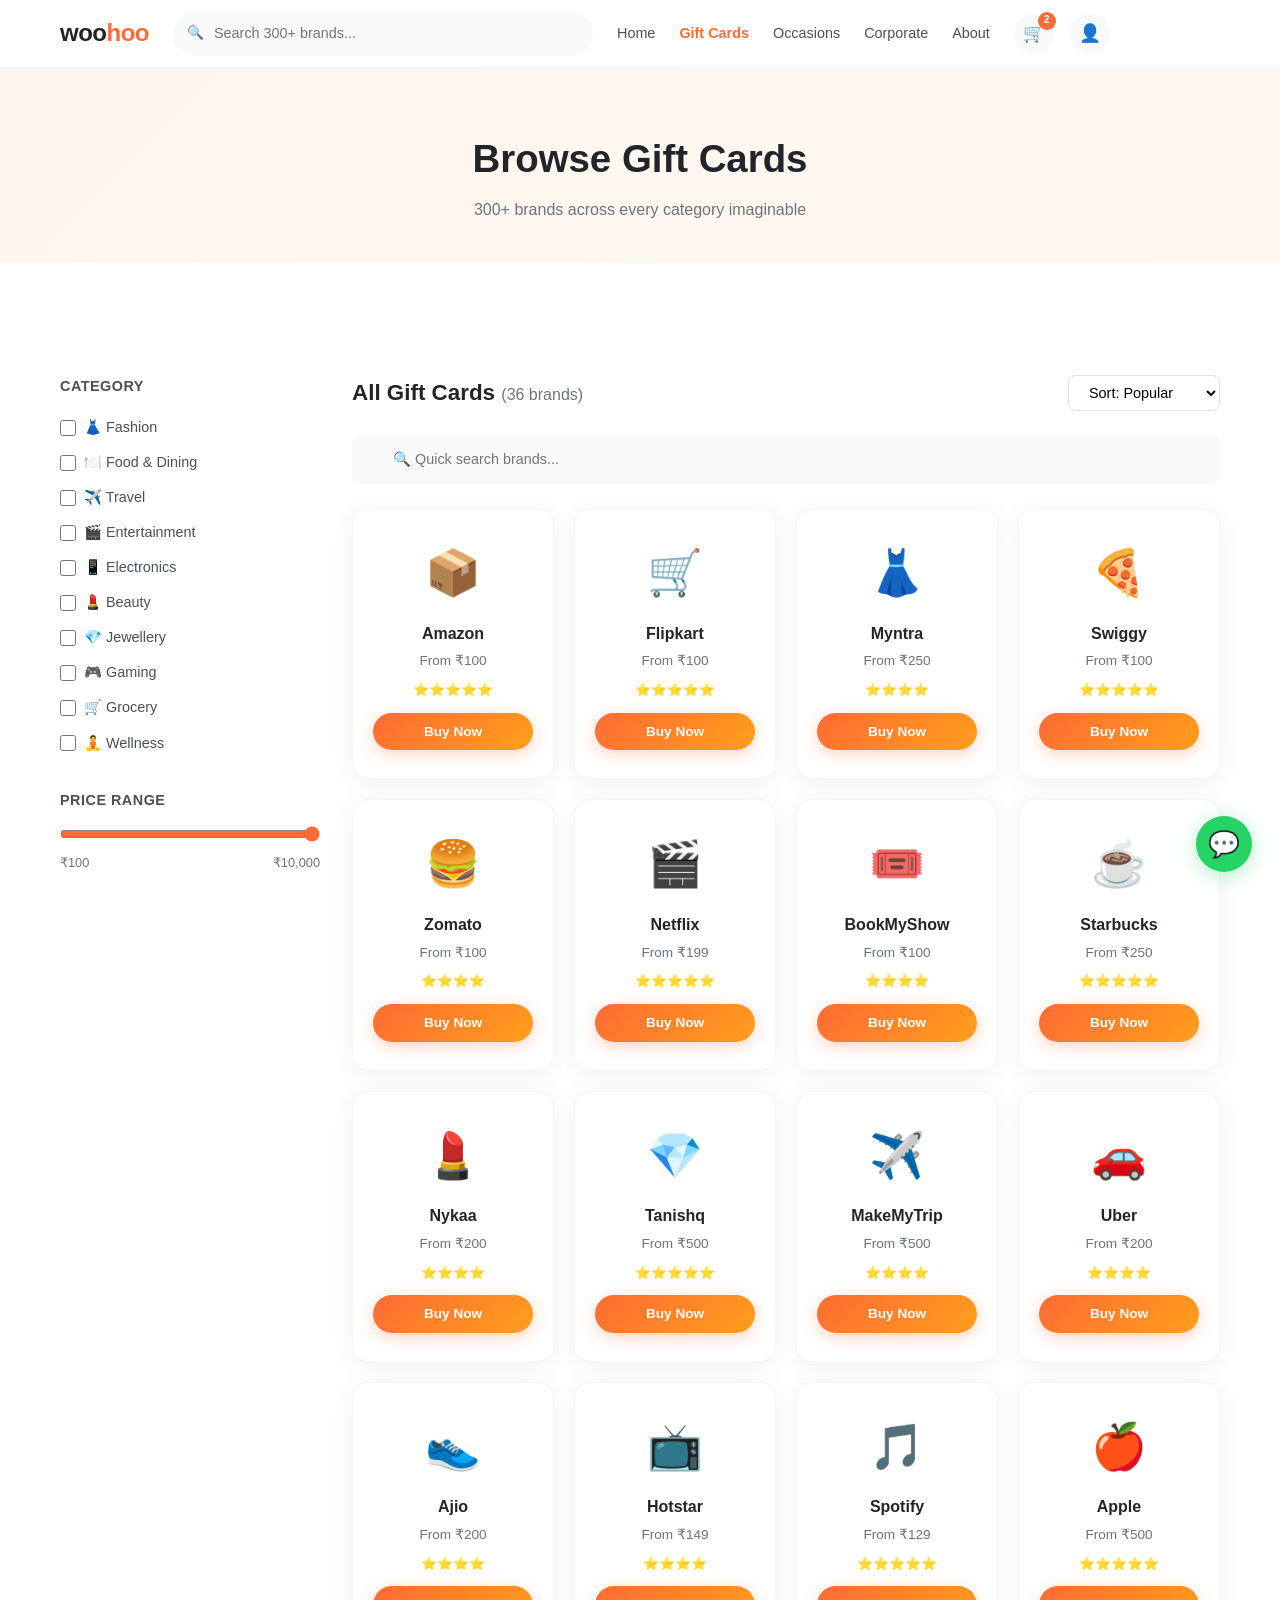
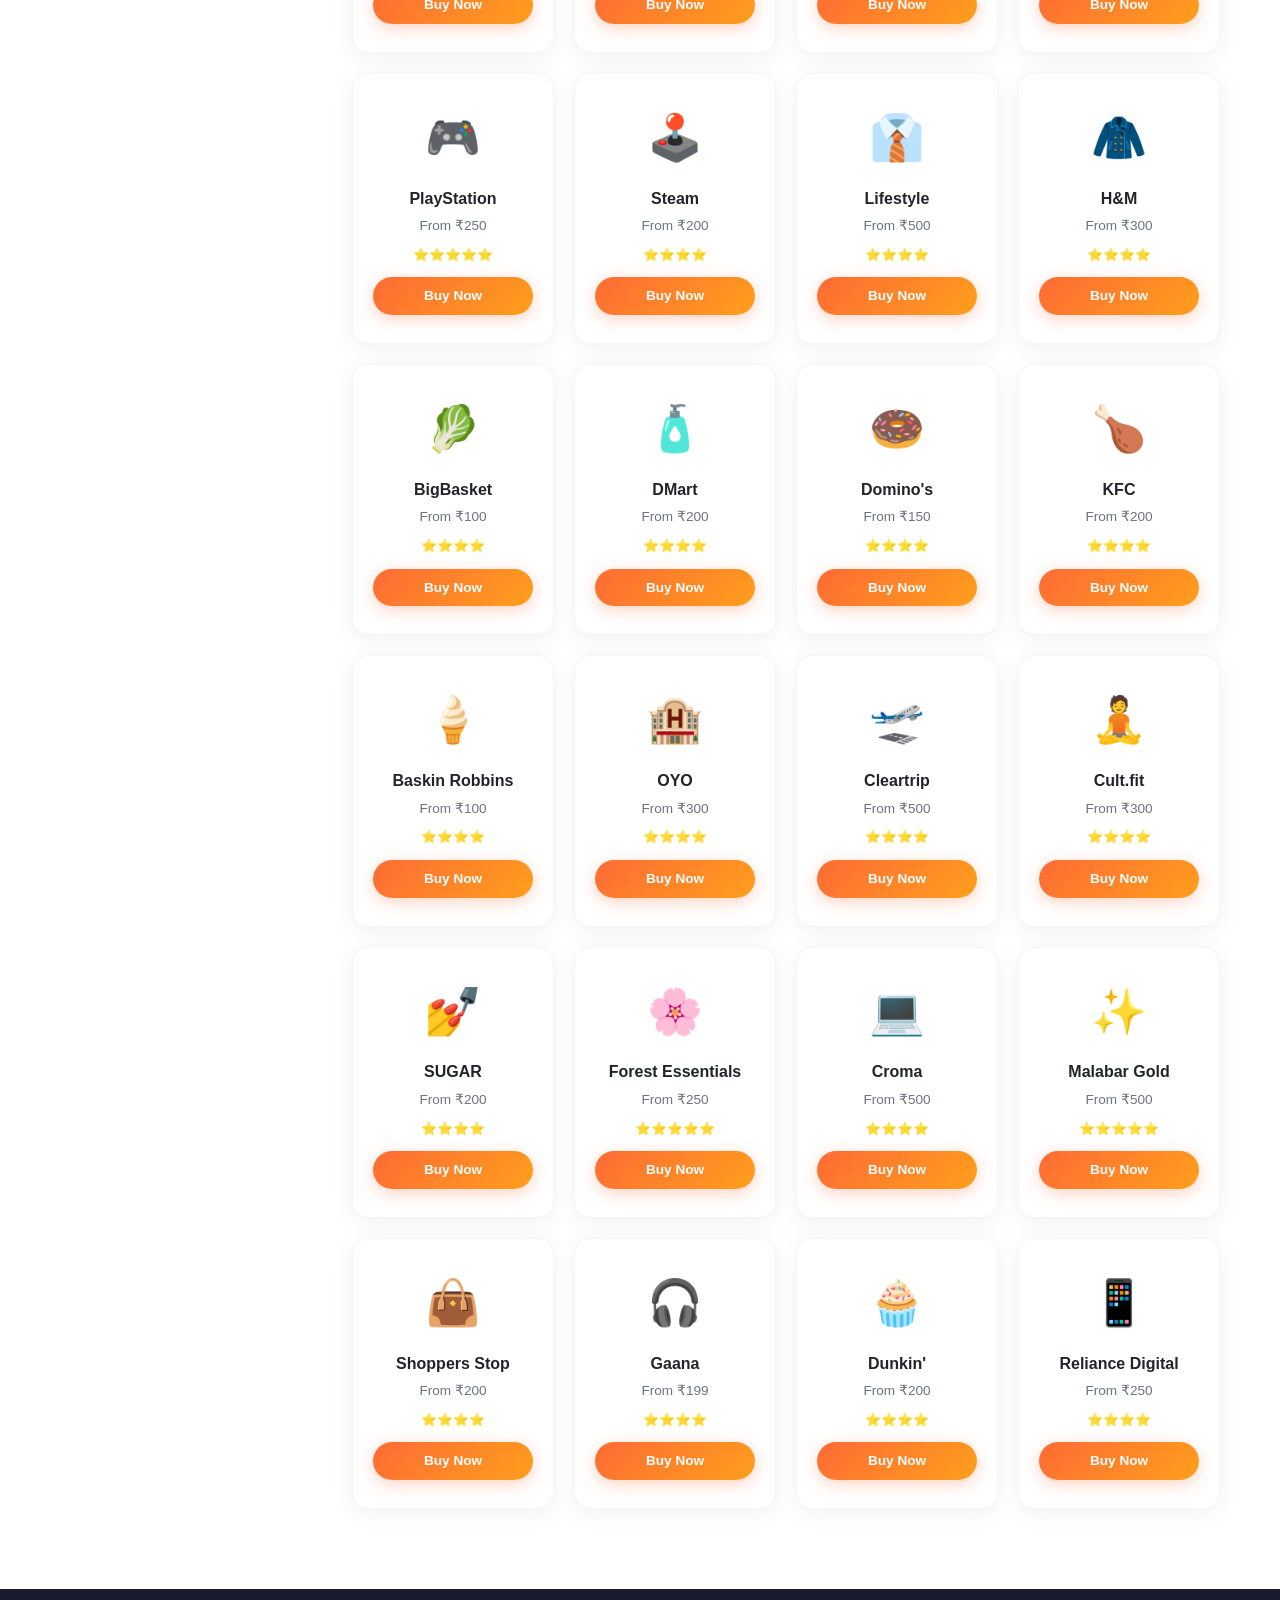
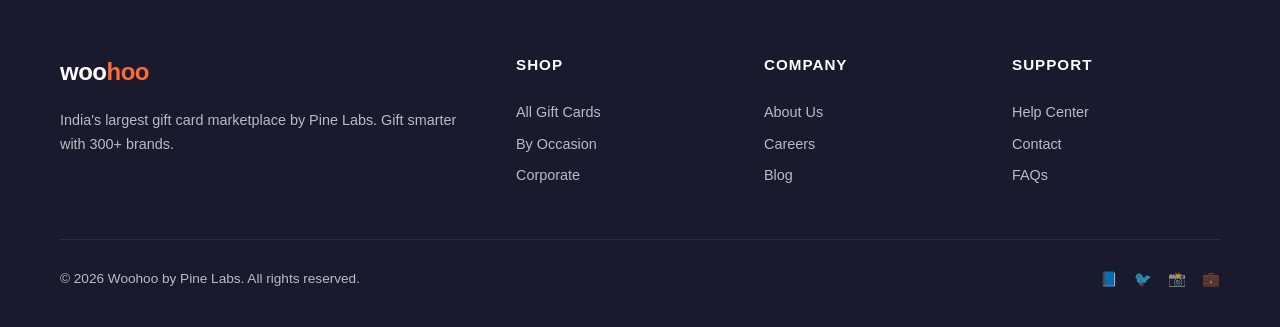
==== gift-cards.html @ cdfdff5f "Woohoo.in redesign - 5 pages" ====
<!DOCTYPE html>
<html lang="en">
<head>
  <meta charset="UTF-8">
  <meta name="viewport" content="width=device-width, initial-scale=1.0">
  <title>Browse Gift Cards — Woohoo</title>
  <link rel="stylesheet" href="style.css">
</head>
<body>

<!-- ═══ NAVBAR ═══ -->
<nav class="navbar">
  <div class="nav-inner">
    <a href="index.html" class="nav-logo">woo<span>hoo</span></a>
    <div class="nav-search"><input type="text" placeholder="Search 300+ brands..."></div>
    <div class="nav-links">
      <a href="index.html">Home</a>
      <a href="gift-cards.html" class="active">Gift Cards</a>
      <a href="occasions.html">Occasions</a>
      <a href="corporate.html">Corporate</a>
      <a href="about.html">About</a>
    </div>
    <div class="nav-icons">
      <a href="#" class="nav-icon">🛒<span class="badge">2</span></a>
      <a href="#" class="nav-icon">👤</a>
    </div>
    <button class="hamburger" aria-label="Menu"><span></span><span></span><span></span></button>
  </div>
</nav>
<div class="mobile-menu">
  <a href="index.html">Home</a>
  <a href="gift-cards.html">Gift Cards</a>
  <a href="occasions.html">Occasions</a>
  <a href="corporate.html">Corporate</a>
  <a href="about.html">About</a>
</div>

<!-- ═══ PAGE HEADER ═══ -->
<div class="page-header">
  <div class="container">
    <h1>Browse Gift Cards</h1>
    <p>300+ brands across every category imaginable</p>
  </div>
</div>

<!-- ═══ BROWSE LAYOUT ═══ -->
<section class="section">
  <div class="container browse-layout">

    <!-- Sidebar -->
    <aside class="filter-sidebar">
      <div class="filter-group">
        <h4>Category</h4>
        <label><input type="checkbox" value="fashion"> 👗 Fashion</label>
        <label><input type="checkbox" value="food"> 🍽️ Food & Dining</label>
        <label><input type="checkbox" value="travel"> ✈️ Travel</label>
        <label><input type="checkbox" value="entertainment"> 🎬 Entertainment</label>
        <label><input type="checkbox" value="electronics"> 📱 Electronics</label>
        <label><input type="checkbox" value="beauty"> 💄 Beauty</label>
        <label><input type="checkbox" value="jewellery"> 💎 Jewellery</label>
        <label><input type="checkbox" value="gaming"> 🎮 Gaming</label>
        <label><input type="checkbox" value="grocery"> 🛒 Grocery</label>
        <label><input type="checkbox" value="wellness"> 🧘 Wellness</label>
      </div>
      <div class="filter-group">
        <h4>Price Range</h4>
        <input type="range" id="price-range" min="100" max="10000" value="10000" step="100">
        <div style="display:flex;justify-content:space-between;font-size:0.8rem;color:var(--gray-500);margin-top:4px;">
          <span>₹100</span>
          <span id="price-val">₹10,000</span>
        </div>
      </div>
    </aside>

    <!-- Main -->
    <div>
      <div class="browse-top">
        <h2>All Gift Cards <span style="color:var(--gray-500);font-weight:400;font-size:1rem;">(36 brands)</span></h2>
        <select id="sort-select" class="sort-select">
          <option value="popular">Sort: Popular</option>
          <option value="name">Sort: A-Z</option>
          <option value="price">Sort: Price Low</option>
        </select>
      </div>
      <input type="text" id="browse-search" class="browse-search" placeholder="🔍 Quick search brands...">

      <div class="browse-grid">
        <!-- 36 brand cards -->
        <div class="card" data-category="electronics" data-price="100" data-index="0">
          <span class="card-emoji">📦</span><div class="card-name">Amazon</div><div class="card-price">From ₹100</div><div class="card-stars">⭐⭐⭐⭐⭐</div><a href="#" class="btn btn-primary btn-sm">Buy Now</a>
        </div>
        <div class="card" data-category="electronics" data-price="100" data-index="1">
          <span class="card-emoji">🛒</span><div class="card-name">Flipkart</div><div class="card-price">From ₹100</div><div class="card-stars">⭐⭐⭐⭐⭐</div><a href="#" class="btn btn-primary btn-sm">Buy Now</a>
        </div>
        <div class="card" data-category="fashion" data-price="250" data-index="2">
          <span class="card-emoji">👗</span><div class="card-name">Myntra</div><div class="card-price">From ₹250</div><div class="card-stars">⭐⭐⭐⭐</div><a href="#" class="btn btn-primary btn-sm">Buy Now</a>
        </div>
        <div class="card" data-category="food" data-price="100" data-index="3">
          <span class="card-emoji">🍕</span><div class="card-name">Swiggy</div><div class="card-price">From ₹100</div><div class="card-stars">⭐⭐⭐⭐⭐</div><a href="#" class="btn btn-primary btn-sm">Buy Now</a>
        </div>
        <div class="card" data-category="food" data-price="100" data-index="4">
          <span class="card-emoji">🍔</span><div class="card-name">Zomato</div><div class="card-price">From ₹100</div><div class="card-stars">⭐⭐⭐⭐</div><a href="#" class="btn btn-primary btn-sm">Buy Now</a>
        </div>
        <div class="card" data-category="entertainment" data-price="199" data-index="5">
          <span class="card-emoji">🎬</span><div class="card-name">Netflix</div><div class="card-price">From ₹199</div><div class="card-stars">⭐⭐⭐⭐⭐</div><a href="#" class="btn btn-primary btn-sm">Buy Now</a>
        </div>
        <div class="card" data-category="entertainment" data-price="100" data-index="6">
          <span class="card-emoji">🎟️</span><div class="card-name">BookMyShow</div><div class="card-price">From ₹100</div><div class="card-stars">⭐⭐⭐⭐</div><a href="#" class="btn btn-primary btn-sm">Buy Now</a>
        </div>
        <div class="card" data-category="food" data-price="250" data-index="7">
          <span class="card-emoji">☕</span><div class="card-name">Starbucks</div><div class="card-price">From ₹250</div><div class="card-stars">⭐⭐⭐⭐⭐</div><a href="#" class="btn btn-primary btn-sm">Buy Now</a>
        </div>
        <div class="card" data-category="beauty" data-price="200" data-index="8">
          <span class="card-emoji">💄</span><div class="card-name">Nykaa</div><div class="card-price">From ₹200</div><div class="card-stars">⭐⭐⭐⭐</div><a href="#" class="btn btn-primary btn-sm">Buy Now</a>
        </div>
        <div class="card" data-category="jewellery" data-price="500" data-index="9">
          <span class="card-emoji">💎</span><div class="card-name">Tanishq</div><div class="card-price">From ₹500</div><div class="card-stars">⭐⭐⭐⭐⭐</div><a href="#" class="btn btn-primary btn-sm">Buy Now</a>
        </div>
        <div class="card" data-category="travel" data-price="500" data-index="10">
          <span class="card-emoji">✈️</span><div class="card-name">MakeMyTrip</div><div class="card-price">From ₹500</div><div class="card-stars">⭐⭐⭐⭐</div><a href="#" class="btn btn-primary btn-sm">Buy Now</a>
        </div>
        <div class="card" data-category="travel" data-price="200" data-index="11">
          <span class="card-emoji">🚗</span><div class="card-name">Uber</div><div class="card-price">From ₹200</div><div class="card-stars">⭐⭐⭐⭐</div><a href="#" class="btn btn-primary btn-sm">Buy Now</a>
        </div>
        <div class="card" data-category="fashion" data-price="200" data-index="12">
          <span class="card-emoji">👟</span><div class="card-name">Ajio</div><div class="card-price">From ₹200</div><div class="card-stars">⭐⭐⭐⭐</div><a href="#" class="btn btn-primary btn-sm">Buy Now</a>
        </div>
        <div class="card" data-category="entertainment" data-price="149" data-index="13">
          <span class="card-emoji">📺</span><div class="card-name">Hotstar</div><div class="card-price">From ₹149</div><div class="card-stars">⭐⭐⭐⭐</div><a href="#" class="btn btn-primary btn-sm">Buy Now</a>
        </div>
        <div class="card" data-category="entertainment" data-price="129" data-index="14">
          <span class="card-emoji">🎵</span><div class="card-name">Spotify</div><div class="card-price">From ₹129</div><div class="card-stars">⭐⭐⭐⭐⭐</div><a href="#" class="btn btn-primary btn-sm">Buy Now</a>
        </div>
        <div class="card" data-category="electronics" data-price="500" data-index="15">
          <span class="card-emoji">🍎</span><div class="card-name">Apple</div><div class="card-price">From ₹500</div><div class="card-stars">⭐⭐⭐⭐⭐</div><a href="#" class="btn btn-primary btn-sm">Buy Now</a>
        </div>
        <div class="card" data-category="gaming" data-price="250" data-index="16">
          <span class="card-emoji">🎮</span><div class="card-name">PlayStation</div><div class="card-price">From ₹250</div><div class="card-stars">⭐⭐⭐⭐⭐</div><a href="#" class="btn btn-primary btn-sm">Buy Now</a>
        </div>
        <div class="card" data-category="gaming" data-price="200" data-index="17">
          <span class="card-emoji">🕹️</span><div class="card-name">Steam</div><div class="card-price">From ₹200</div><div class="card-stars">⭐⭐⭐⭐</div><a href="#" class="btn btn-primary btn-sm">Buy Now</a>
        </div>
        <div class="card" data-category="fashion" data-price="500" data-index="18">
          <span class="card-emoji">👔</span><div class="card-name">Lifestyle</div><div class="card-price">From ₹500</div><div class="card-stars">⭐⭐⭐⭐</div><a href="#" class="btn btn-primary btn-sm">Buy Now</a>
        </div>
        <div class="card" data-category="fashion" data-price="300" data-index="19">
          <span class="card-emoji">🧥</span><div class="card-name">H&M</div><div class="card-price">From ₹300</div><div class="card-stars">⭐⭐⭐⭐</div><a href="#" class="btn btn-primary btn-sm">Buy Now</a>
        </div>
        <div class="card" data-category="grocery" data-price="100" data-index="20">
          <span class="card-emoji">🥬</span><div class="card-name">BigBasket</div><div class="card-price">From ₹100</div><div class="card-stars">⭐⭐⭐⭐</div><a href="#" class="btn btn-primary btn-sm">Buy Now</a>
        </div>
        <div class="card" data-category="grocery" data-price="200" data-index="21">
          <span class="card-emoji">🧴</span><div class="card-name">DMart</div><div class="card-price">From ₹200</div><div class="card-stars">⭐⭐⭐⭐</div><a href="#" class="btn btn-primary btn-sm">Buy Now</a>
        </div>
        <div class="card" data-category="food" data-price="150" data-index="22">
          <span class="card-emoji">🍩</span><div class="card-name">Domino's</div><div class="card-price">From ₹150</div><div class="card-stars">⭐⭐⭐⭐</div><a href="#" class="btn btn-primary btn-sm">Buy Now</a>
        </div>
        <div class="card" data-category="food" data-price="200" data-index="23">
          <span class="card-emoji">🍗</span><div class="card-name">KFC</div><div class="card-price">From ₹200</div><div class="card-stars">⭐⭐⭐⭐</div><a href="#" class="btn btn-primary btn-sm">Buy Now</a>
        </div>
        <div class="card" data-category="food" data-price="100" data-index="24">
          <span class="card-emoji">🍦</span><div class="card-name">Baskin Robbins</div><div class="card-price">From ₹100</div><div class="card-stars">⭐⭐⭐⭐</div><a href="#" class="btn btn-primary btn-sm">Buy Now</a>
        </div>
        <div class="card" data-category="travel" data-price="300" data-index="25">
          <span class="card-emoji">🏨</span><div class="card-name">OYO</div><div class="card-price">From ₹300</div><div class="card-stars">⭐⭐⭐⭐</div><a href="#" class="btn btn-primary btn-sm">Buy Now</a>
        </div>
        <div class="card" data-category="travel" data-price="500" data-index="26">
          <span class="card-emoji">🛫</span><div class="card-name">Cleartrip</div><div class="card-price">From ₹500</div><div class="card-stars">⭐⭐⭐⭐</div><a href="#" class="btn btn-primary btn-sm">Buy Now</a>
        </div>
        <div class="card" data-category="wellness" data-price="300" data-index="27">
          <span class="card-emoji">🧘</span><div class="card-name">Cult.fit</div><div class="card-price">From ₹300</div><div class="card-stars">⭐⭐⭐⭐</div><a href="#" class="btn btn-primary btn-sm">Buy Now</a>
        </div>
        <div class="card" data-category="beauty" data-price="200" data-index="28">
          <span class="card-emoji">💅</span><div class="card-name">SUGAR</div><div class="card-price">From ₹200</div><div class="card-stars">⭐⭐⭐⭐</div><a href="#" class="btn btn-primary btn-sm">Buy Now</a>
        </div>
        <div class="card" data-category="beauty" data-price="250" data-index="29">
          <span class="card-emoji">🌸</span><div class="card-name">Forest Essentials</div><div class="card-price">From ₹250</div><div class="card-stars">⭐⭐⭐⭐⭐</div><a href="#" class="btn btn-primary btn-sm">Buy Now</a>
        </div>
        <div class="card" data-category="electronics" data-price="500" data-index="30">
          <span class="card-emoji">💻</span><div class="card-name">Croma</div><div class="card-price">From ₹500</div><div class="card-stars">⭐⭐⭐⭐</div><a href="#" class="btn btn-primary btn-sm">Buy Now</a>
        </div>
        <div class="card" data-category="jewellery" data-price="500" data-index="31">
          <span class="card-emoji">✨</span><div class="card-name">Malabar Gold</div><div class="card-price">From ₹500</div><div class="card-stars">⭐⭐⭐⭐⭐</div><a href="#" class="btn btn-primary btn-sm">Buy Now</a>
        </div>
        <div class="card" data-category="fashion" data-price="200" data-index="32">
          <span class="card-emoji">👜</span><div class="card-name">Shoppers Stop</div><div class="card-price">From ₹200</div><div class="card-stars">⭐⭐⭐⭐</div><a href="#" class="btn btn-primary btn-sm">Buy Now</a>
        </div>
        <div class="card" data-category="entertainment" data-price="199" data-index="33">
          <span class="card-emoji">🎧</span><div class="card-name">Gaana</div><div class="card-price">From ₹199</div><div class="card-stars">⭐⭐⭐⭐</div><a href="#" class="btn btn-primary btn-sm">Buy Now</a>
        </div>
        <div class="card" data-category="food" data-price="200" data-index="34">
          <span class="card-emoji">🧁</span><div class="card-name">Dunkin'</div><div class="card-price">From ₹200</div><div class="card-stars">⭐⭐⭐⭐</div><a href="#" class="btn btn-primary btn-sm">Buy Now</a>
        </div>
        <div class="card" data-category="electronics" data-price="250" data-index="35">
          <span class="card-emoji">📱</span><div class="card-name">Reliance Digital</div><div class="card-price">From ₹250</div><div class="card-stars">⭐⭐⭐⭐</div><a href="#" class="btn btn-primary btn-sm">Buy Now</a>
        </div>
      </div>
    </div>
  </div>
</section>

<!-- ═══ FOOTER ═══ -->
<footer class="footer">
  <div class="container">
    <div class="footer-grid">
      <div class="footer-brand">
        <div class="nav-logo">woo<span>hoo</span></div>
        <p>India's largest gift card marketplace by Pine Labs. Gift smarter with 300+ brands.</p>
      </div>
      <div><h4>Shop</h4><a href="gift-cards.html">All Gift Cards</a><a href="occasions.html">By Occasion</a><a href="corporate.html">Corporate</a></div>
      <div><h4>Company</h4><a href="about.html">About Us</a><a href="#">Careers</a><a href="#">Blog</a></div>
      <div><h4>Support</h4><a href="#">Help Center</a><a href="#">Contact</a><a href="#">FAQs</a></div>
    </div>
    <div class="footer-bottom">
      <span>© 2026 Woohoo by Pine Labs. All rights reserved.</span>
      <div class="footer-social"><a href="#">📘</a><a href="#">🐦</a><a href="#">📸</a><a href="#">💼</a></div>
    </div>
  </div>
</footer>

<a href="https://wa.me/919876543210" target="_blank" class="whatsapp-float">💬</a>
<script src="app.js"></script>
</body>
</html>
---- style.css ----
/* ===== WOOHOO.IN REDESIGN — style.css ===== */

/* ---------- Reset & Base ---------- */
*, *::before, *::after { box-sizing: border-box; margin: 0; padding: 0; }

:root {
  --coral: #FF6B35;
  --orange: #FF9F1C;
  --gradient: linear-gradient(135deg, #FF6B35, #FF9F1C);
  --gradient-soft: linear-gradient(135deg, #FFF5F0, #FFF8F0);
  --dark: #1A1A2E;
  --gray-900: #212529;
  --gray-700: #495057;
  --gray-500: #6C757D;
  --gray-300: #DEE2E6;
  --gray-100: #F8F9FA;
  --white: #FFFFFF;
  --green: #2ECC71;
  --radius: 16px;
  --radius-sm: 10px;
  --shadow: 0 4px 24px rgba(0,0,0,0.06);
  --shadow-lg: 0 8px 40px rgba(0,0,0,0.10);
  --shadow-glass: 0 8px 32px rgba(255,107,53,0.10);
  --font: -apple-system, BlinkMacSystemFont, "Segoe UI", Roboto, Helvetica, Arial, sans-serif;
  --max-w: 1200px;
  --nav-h: 68px;
  --transition: 0.25s cubic-bezier(.4,0,.2,1);
}

html { scroll-behavior: smooth; }
body {
  font-family: var(--font);
  color: var(--gray-900);
  background: var(--white);
  line-height: 1.6;
  -webkit-font-smoothing: antialiased;
}
a { text-decoration: none; color: inherit; }
ul { list-style: none; }
img { max-width: 100%; display: block; }
button, input, select, textarea { font: inherit; border: none; outline: none; }
button { cursor: pointer; }

/* ---------- Utility ---------- */
.container { max-width: var(--max-w); margin: 0 auto; padding: 0 20px; }
.section { padding: 80px 0; }
.section-title {
  font-size: 2rem;
  font-weight: 800;
  text-align: center;
  margin-bottom: 12px;
}
.section-subtitle {
  text-align: center;
  color: var(--gray-500);
  margin-bottom: 48px;
  font-size: 1.05rem;
}
.gradient-text {
  background: var(--gradient);
  -webkit-background-clip: text;
  -webkit-text-fill-color: transparent;
  background-clip: text;
}
.btn {
  display: inline-flex;
  align-items: center;
  gap: 8px;
  padding: 12px 28px;
  border-radius: 50px;
  font-weight: 600;
  font-size: 0.95rem;
  transition: var(--transition);
}
.btn-primary {
  background: var(--gradient);
  color: var(--white);
  box-shadow: 0 4px 16px rgba(255,107,53,0.3);
}
.btn-primary:hover {
  transform: translateY(-2px);
  box-shadow: 0 6px 24px rgba(255,107,53,0.4);
}
.btn-outline {
  border: 2px solid var(--coral);
  color: var(--coral);
  background: transparent;
}
.btn-outline:hover {
  background: var(--gradient);
  color: var(--white);
  border-color: transparent;
}
.btn-sm { padding: 8px 20px; font-size: 0.85rem; }

/* ---------- Navbar ---------- */
.navbar {
  position: sticky;
  top: 0;
  z-index: 1000;
  background: rgba(255,255,255,0.92);
  backdrop-filter: blur(16px);
  -webkit-backdrop-filter: blur(16px);
  border-bottom: 1px solid rgba(0,0,0,0.05);
  height: var(--nav-h);
}
.nav-inner {
  max-width: var(--max-w);
  margin: 0 auto;
  padding: 0 20px;
  display: flex;
  align-items: center;
  height: 100%;
  gap: 24px;
}
.nav-logo {
  font-size: 1.5rem;
  font-weight: 900;
  letter-spacing: -0.5px;
  flex-shrink: 0;
}
.nav-logo span { color: var(--coral); }
.nav-search {
  flex: 1;
  max-width: 420px;
  position: relative;
}
.nav-search input {
  width: 100%;
  padding: 10px 16px 10px 40px;
  border-radius: 50px;
  background: var(--gray-100);
  border: 1px solid transparent;
  transition: var(--transition);
  font-size: 0.9rem;
}
.nav-search input:focus {
  border-color: var(--coral);
  background: var(--white);
  box-shadow: 0 0 0 3px rgba(255,107,53,0.1);
}
.nav-search::before {
  content: "🔍";
  position: absolute;
  left: 14px;
  top: 50%;
  transform: translateY(-50%);
  font-size: 0.85rem;
}
.nav-links {
  display: flex;
  align-items: center;
  gap: 24px;
}
.nav-links a {
  font-size: 0.9rem;
  font-weight: 500;
  color: var(--gray-700);
  transition: var(--transition);
  white-space: nowrap;
}
.nav-links a:hover { color: var(--coral); }
.nav-links a.active { color: var(--coral); font-weight: 600; }
.nav-icons {
  display: flex;
  align-items: center;
  gap: 16px;
  flex-shrink: 0;
}
.nav-icon {
  width: 40px;
  height: 40px;
  display: flex;
  align-items: center;
  justify-content: center;
  border-radius: 50%;
  background: var(--gray-100);
  font-size: 1.1rem;
  transition: var(--transition);
  position: relative;
}
.nav-icon:hover { background: #FFF0E8; }
.nav-icon .badge {
  position: absolute;
  top: -2px; right: -2px;
  width: 18px; height: 18px;
  border-radius: 50%;
  background: var(--coral);
  color: var(--white);
  font-size: 0.65rem;
  font-weight: 700;
  display: flex; align-items: center; justify-content: center;
}
.hamburger {
  display: none;
  flex-direction: column;
  gap: 5px;
  background: none;
  padding: 8px;
}
.hamburger span {
  width: 22px;
  height: 2px;
  background: var(--gray-900);
  border-radius: 2px;
  transition: var(--transition);
}
.mobile-menu {
  display: none;
  position: fixed;
  top: var(--nav-h);
  left: 0; right: 0; bottom: 0;
  background: var(--white);
  z-index: 999;
  padding: 24px;
  flex-direction: column;
  gap: 8px;
}
.mobile-menu.open { display: flex; }
.mobile-menu a {
  padding: 14px 0;
  font-size: 1.1rem;
  font-weight: 500;
  border-bottom: 1px solid var(--gray-100);
}

/* ---------- Hero ---------- */
.hero {
  padding: 100px 0 80px;
  text-align: center;
  background: var(--gradient-soft);
  position: relative;
  overflow: hidden;
}
.hero::before {
  content: "";
  position: absolute;
  width: 400px; height: 400px;
  border-radius: 50%;
  background: rgba(255,107,53,0.06);
  top: -100px; right: -100px;
}
.hero::after {
  content: "";
  position: absolute;
  width: 300px; height: 300px;
  border-radius: 50%;
  background: rgba(255,159,28,0.05);
  bottom: -80px; left: -80px;
}
.hero-content { position: relative; z-index: 1; }
.hero h1 {
  font-size: 3.5rem;
  font-weight: 900;
  line-height: 1.15;
  margin-bottom: 20px;
  letter-spacing: -1px;
}
.hero p {
  font-size: 1.2rem;
  color: var(--gray-500);
  max-width: 560px;
  margin: 0 auto 36px;
}
.hero-search {
  max-width: 520px;
  margin: 0 auto;
  position: relative;
}
.hero-search input {
  width: 100%;
  padding: 18px 140px 18px 24px;
  border-radius: 60px;
  background: var(--white);
  box-shadow: var(--shadow-lg);
  font-size: 1rem;
  border: 2px solid transparent;
  transition: var(--transition);
}
.hero-search input:focus {
  border-color: var(--coral);
}
.hero-search button {
  position: absolute;
  right: 6px;
  top: 50%;
  transform: translateY(-50%);
  padding: 12px 28px;
  border-radius: 50px;
  background: var(--gradient);
  color: var(--white);
  font-weight: 600;
  font-size: 0.9rem;
  box-shadow: 0 4px 12px rgba(255,107,53,0.3);
  transition: var(--transition);
}
.hero-search button:hover { box-shadow: 0 6px 20px rgba(255,107,53,0.4); }
.hero-tags {
  display: flex;
  flex-wrap: wrap;
  gap: 8px;
  justify-content: center;
  margin-top: 24px;
}
.hero-tags span {
  padding: 6px 14px;
  border-radius: 50px;
  background: var(--white);
  font-size: 0.8rem;
  color: var(--gray-500);
  box-shadow: 0 2px 8px rgba(0,0,0,0.04);
}

/* ---------- Card Grid ---------- */
.card-grid {
  display: grid;
  grid-template-columns: repeat(auto-fill, minmax(200px, 1fr));
  gap: 20px;
}
.card {
  background: var(--white);
  border-radius: var(--radius);
  padding: 28px 20px;
  text-align: center;
  box-shadow: var(--shadow);
  transition: var(--transition);
  border: 1px solid rgba(0,0,0,0.04);
  cursor: pointer;
}
.card:hover {
  transform: translateY(-6px);
  box-shadow: var(--shadow-glass);
}
.card-emoji {
  font-size: 2.8rem;
  margin-bottom: 12px;
  display: block;
}
.card-name {
  font-weight: 700;
  font-size: 1rem;
  margin-bottom: 4px;
}
.card-price {
  font-size: 0.85rem;
  color: var(--gray-500);
  margin-bottom: 8px;
}
.card-stars {
  color: #FFB800;
  font-size: 0.8rem;
  margin-bottom: 12px;
}
.card .btn { width: 100%; justify-content: center; }

/* ---------- Categories ---------- */
.cat-grid {
  display: grid;
  grid-template-columns: repeat(auto-fill, minmax(140px, 1fr));
  gap: 16px;
}
.cat-card {
  background: var(--gradient-soft);
  border-radius: var(--radius);
  padding: 28px 16px;
  text-align: center;
  transition: var(--transition);
  cursor: pointer;
  border: 1px solid transparent;
}
.cat-card:hover {
  border-color: var(--coral);
  transform: translateY(-4px);
  box-shadow: var(--shadow-glass);
}
.cat-card .cat-emoji { font-size: 2rem; margin-bottom: 8px; display: block; }
.cat-card .cat-name { font-weight: 600; font-size: 0.9rem; }

/* ---------- How It Works ---------- */
.steps {
  display: grid;
  grid-template-columns: repeat(3, 1fr);
  gap: 32px;
  position: relative;
}
.steps::before {
  content: "";
  position: absolute;
  top: 48px;
  left: 20%;
  right: 20%;
  height: 2px;
  background: var(--gray-300);
}
.step {
  text-align: center;
  position: relative;
  z-index: 1;
}
.step-num {
  width: 64px; height: 64px;
  border-radius: 50%;
  background: var(--gradient);
  color: var(--white);
  font-size: 1.4rem;
  font-weight: 800;
  display: flex; align-items: center; justify-content: center;
  margin: 0 auto 20px;
  box-shadow: 0 4px 16px rgba(255,107,53,0.25);
}
.step-emoji { font-size: 2rem; margin-bottom: 8px; display: block; }
.step h3 { font-size: 1.1rem; margin-bottom: 8px; }
.step p { color: var(--gray-500); font-size: 0.9rem; }

/* ---------- Occasions ---------- */
.occasion-grid {
  display: grid;
  grid-template-columns: repeat(auto-fill, minmax(170px, 1fr));
  gap: 16px;
}
.occasion-card {
  background: var(--white);
  border-radius: var(--radius);
  padding: 32px 16px;
  text-align: center;
  box-shadow: var(--shadow);
  transition: var(--transition);
  cursor: pointer;
  border: 2px solid transparent;
}
.occasion-card:hover {
  border-color: var(--coral);
  transform: translateY(-4px);
}
.occasion-card .occ-emoji { font-size: 2.4rem; margin-bottom: 10px; display: block; }
.occasion-card .occ-name { font-weight: 700; font-size: 0.95rem; }

/* ---------- CTA Banner ---------- */
.cta-banner {
  background: var(--gradient);
  border-radius: var(--radius);
  padding: 60px 40px;
  display: flex;
  align-items: center;
  justify-content: space-between;
  gap: 32px;
  color: var(--white);
}
.cta-banner h2 { font-size: 2rem; font-weight: 800; margin-bottom: 12px; }
.cta-banner p { opacity: 0.9; max-width: 480px; }
.cta-banner .btn {
  background: var(--white);
  color: var(--coral);
  flex-shrink: 0;
}
.cta-banner .btn:hover { box-shadow: 0 6px 24px rgba(0,0,0,0.15); }

/* ---------- Trust Badges ---------- */
.trust-grid {
  display: grid;
  grid-template-columns: repeat(4, 1fr);
  gap: 24px;
}
.trust-item {
  text-align: center;
  padding: 32px 16px;
}
.trust-item .trust-emoji { font-size: 2.4rem; margin-bottom: 12px; display: block; }
.trust-item h4 { font-size: 1.1rem; margin-bottom: 4px; }
.trust-item p { color: var(--gray-500); font-size: 0.85rem; }

/* ---------- Footer ---------- */
.footer {
  background: var(--dark);
  color: rgba(255,255,255,0.7);
  padding: 64px 0 32px;
}
.footer-grid {
  display: grid;
  grid-template-columns: 2fr 1fr 1fr 1fr;
  gap: 40px;
  margin-bottom: 48px;
}
.footer-brand .nav-logo { color: var(--white); margin-bottom: 16px; }
.footer-brand p { font-size: 0.9rem; line-height: 1.7; }
.footer h4 {
  color: var(--white);
  font-size: 0.95rem;
  margin-bottom: 20px;
  text-transform: uppercase;
  letter-spacing: 1px;
}
.footer a {
  display: block;
  padding: 4px 0;
  font-size: 0.9rem;
  transition: var(--transition);
}
.footer a:hover { color: var(--coral); }
.footer-bottom {
  border-top: 1px solid rgba(255,255,255,0.08);
  padding-top: 24px;
  display: flex;
  justify-content: space-between;
  align-items: center;
  font-size: 0.85rem;
}
.footer-social { display: flex; gap: 16px; font-size: 1.2rem; }

/* ---------- WhatsApp Float ---------- */
.whatsapp-float {
  position: fixed;
  bottom: 28px;
  right: 28px;
  width: 56px;
  height: 56px;
  border-radius: 50%;
  background: #25D366;
  color: var(--white);
  display: flex;
  align-items: center;
  justify-content: center;
  font-size: 1.6rem;
  box-shadow: 0 4px 20px rgba(37,211,102,0.35);
  z-index: 900;
  transition: var(--transition);
}
.whatsapp-float:hover { transform: scale(1.1); }

/* ---------- Browse Page ---------- */
.browse-layout {
  display: grid;
  grid-template-columns: 260px 1fr;
  gap: 32px;
  padding-top: 32px;
}
.filter-sidebar {
  position: sticky;
  top: calc(var(--nav-h) + 20px);
  align-self: start;
}
.filter-group { margin-bottom: 28px; }
.filter-group h4 {
  font-size: 0.9rem;
  font-weight: 700;
  text-transform: uppercase;
  letter-spacing: 0.5px;
  margin-bottom: 12px;
  color: var(--gray-700);
}
.filter-group label {
  display: flex;
  align-items: center;
  gap: 8px;
  padding: 6px 0;
  font-size: 0.9rem;
  color: var(--gray-700);
  cursor: pointer;
}
.filter-group input[type="checkbox"] {
  accent-color: var(--coral);
  width: 16px; height: 16px;
}
.filter-group input[type="range"] {
  width: 100%;
  accent-color: var(--coral);
}
.browse-top {
  display: flex;
  justify-content: space-between;
  align-items: center;
  margin-bottom: 24px;
  flex-wrap: wrap;
  gap: 12px;
}
.browse-top h2 { font-size: 1.4rem; font-weight: 800; }
.sort-select {
  padding: 8px 16px;
  border-radius: 8px;
  border: 1px solid var(--gray-300);
  background: var(--white);
  font-size: 0.9rem;
  cursor: pointer;
}
.browse-search {
  width: 100%;
  padding: 12px 16px 12px 40px;
  border-radius: var(--radius-sm);
  background: var(--gray-100);
  border: 1px solid transparent;
  transition: var(--transition);
  margin-bottom: 24px;
  font-size: 0.9rem;
}
.browse-search:focus {
  border-color: var(--coral);
  background: var(--white);
}
.browse-grid {
  display: grid;
  grid-template-columns: repeat(auto-fill, minmax(200px, 1fr));
  gap: 20px;
}

/* ---------- Corporate Page ---------- */
.corp-hero {
  padding: 100px 0 80px;
  text-align: center;
  background: var(--gradient);
  color: var(--white);
  position: relative;
  overflow: hidden;
}
.corp-hero h1 { font-size: 3rem; font-weight: 900; margin-bottom: 16px; }
.corp-hero p { font-size: 1.15rem; opacity: 0.9; max-width: 560px; margin: 0 auto; }
.benefits-grid {
  display: grid;
  grid-template-columns: repeat(auto-fill, minmax(250px, 1fr));
  gap: 24px;
}
.benefit-card {
  background: var(--white);
  border-radius: var(--radius);
  padding: 32px 24px;
  box-shadow: var(--shadow);
  transition: var(--transition);
}
.benefit-card:hover { transform: translateY(-4px); box-shadow: var(--shadow-lg); }
.benefit-card .b-emoji { font-size: 2rem; margin-bottom: 12px; display: block; }
.benefit-card h3 { font-size: 1.1rem; margin-bottom: 8px; }
.benefit-card p { color: var(--gray-500); font-size: 0.9rem; }
.use-cases {
  display: grid;
  grid-template-columns: repeat(auto-fill, minmax(220px, 1fr));
  gap: 20px;
}
.use-case {
  padding: 24px;
  background: var(--gradient-soft);
  border-radius: var(--radius);
  text-align: center;
  transition: var(--transition);
}
.use-case:hover { transform: translateY(-3px); }
.use-case .uc-emoji { font-size: 2rem; margin-bottom: 8px; display: block; }
.use-case h4 { font-size: 1rem; }
.trusted-logos {
  display: flex;
  justify-content: center;
  gap: 48px;
  flex-wrap: wrap;
  align-items: center;
}
.trusted-logo {
  font-size: 1.2rem;
  font-weight: 700;
  color: var(--gray-500);
  padding: 16px 24px;
  background: var(--gray-100);
  border-radius: var(--radius-sm);
}
.demo-form {
  max-width: 560px;
  margin: 0 auto;
  background: var(--white);
  border-radius: var(--radius);
  padding: 40px;
  box-shadow: var(--shadow-lg);
}
.demo-form h3 { text-align: center; margin-bottom: 24px; font-size: 1.4rem; }
.form-group { margin-bottom: 20px; }
.form-group label {
  display: block;
  font-size: 0.85rem;
  font-weight: 600;
  margin-bottom: 6px;
  color: var(--gray-700);
}
.form-group input,
.form-group select,
.form-group textarea {
  width: 100%;
  padding: 12px 16px;
  border: 1px solid var(--gray-300);
  border-radius: var(--radius-sm);
  transition: var(--transition);
  font-size: 0.95rem;
}
.form-group input:focus,
.form-group select:focus,
.form-group textarea:focus {
  border-color: var(--coral);
  box-shadow: 0 0 0 3px rgba(255,107,53,0.1);
}
.demo-form .btn { width: 100%; justify-content: center; margin-top: 8px; }

/* ---------- Occasions Page ---------- */
.occasions-hero {
  padding: 80px 0 40px;
  text-align: center;
  background: var(--gradient-soft);
}
.occasions-hero h1 { font-size: 2.8rem; font-weight: 900; margin-bottom: 12px; }
.occasions-hero p { color: var(--gray-500); font-size: 1.1rem; }
.occ-detail-grid {
  display: grid;
  grid-template-columns: repeat(auto-fill, minmax(240px, 1fr));
  gap: 24px;
}
.occ-detail-card {
  background: var(--white);
  border-radius: var(--radius);
  padding: 40px 24px;
  text-align: center;
  box-shadow: var(--shadow);
  transition: var(--transition);
  border: 2px solid transparent;
}
.occ-detail-card:hover {
  border-color: var(--coral);
  transform: translateY(-6px);
  box-shadow: var(--shadow-glass);
}
.occ-detail-card .occ-big-emoji { font-size: 3.5rem; margin-bottom: 16px; display: block; }
.occ-detail-card h3 { font-size: 1.2rem; margin-bottom: 8px; }
.occ-detail-card p { color: var(--gray-500); font-size: 0.9rem; margin-bottom: 16px; }

/* ---------- About Page ---------- */
.about-hero {
  padding: 100px 0 80px;
  text-align: center;
  background: var(--gradient-soft);
}
.about-hero h1 { font-size: 3rem; font-weight: 900; margin-bottom: 12px; }
.about-hero p { color: var(--gray-500); font-size: 1.15rem; max-width: 640px; margin: 0 auto; }
.stats-grid {
  display: grid;
  grid-template-columns: repeat(4, 1fr);
  gap: 24px;
}
.stat-card {
  text-align: center;
  padding: 40px 16px;
  background: var(--white);
  border-radius: var(--radius);
  box-shadow: var(--shadow);
}
.stat-card .stat-num {
  font-size: 2.5rem;
  font-weight: 900;
  background: var(--gradient);
  -webkit-background-clip: text;
  -webkit-text-fill-color: transparent;
  background-clip: text;
  margin-bottom: 4px;
}
.stat-card p { color: var(--gray-500); font-size: 0.9rem; }
.about-content {
  max-width: 720px;
  margin: 0 auto;
}
.about-content h2 { font-size: 1.6rem; font-weight: 800; margin-bottom: 16px; }
.about-content p {
  color: var(--gray-700);
  margin-bottom: 20px;
  font-size: 1.05rem;
  line-height: 1.8;
}
.values-grid {
  display: grid;
  grid-template-columns: repeat(auto-fill, minmax(250px, 1fr));
  gap: 24px;
}
.value-card {
  padding: 32px 24px;
  background: var(--gradient-soft);
  border-radius: var(--radius);
  text-align: center;
}
.value-card .v-emoji { font-size: 2rem; margin-bottom: 12px; display: block; }
.value-card h3 { font-size: 1.05rem; margin-bottom: 8px; }
.value-card p { color: var(--gray-500); font-size: 0.9rem; }

/* ---------- Page Header (reusable) ---------- */
.page-header {
  padding: 60px 0 40px;
  background: var(--gradient-soft);
  text-align: center;
}
.page-header h1 { font-size: 2.4rem; font-weight: 900; margin-bottom: 8px; }
.page-header p { color: var(--gray-500); font-size: 1rem; }

/* ---------- Responsive ---------- */
@media (max-width: 768px) {
  .hamburger { display: flex; }
  .nav-links { display: none; }
  .nav-search { max-width: 200px; }
  .hero h1 { font-size: 2.2rem; }
  .hero-search input { padding: 14px 120px 14px 20px; }
  .hero-search button { padding: 10px 20px; font-size: 0.8rem; }
  .section { padding: 56px 0; }
  .section-title { font-size: 1.6rem; }
  .steps { grid-template-columns: 1fr; gap: 24px; }
  .steps::before { display: none; }
  .cta-banner { flex-direction: column; text-align: center; padding: 40px 24px; }
  .trust-grid { grid-template-columns: repeat(2, 1fr); }
  .footer-grid { grid-template-columns: 1fr 1fr; }
  .footer-bottom { flex-direction: column; gap: 12px; text-align: center; }
  .browse-layout { grid-template-columns: 1fr; }
  .filter-sidebar { position: static; }
  .stats-grid { grid-template-columns: repeat(2, 1fr); }
  .corp-hero h1 { font-size: 2rem; }
  .occasions-hero h1 { font-size: 2rem; }
  .about-hero h1 { font-size: 2rem; }
}

@media (max-width: 480px) {
  .hero h1 { font-size: 1.8rem; }
  .cat-grid { grid-template-columns: repeat(2, 1fr); }
  .card-grid { grid-template-columns: repeat(2, 1fr); }
  .browse-grid { grid-template-columns: repeat(2, 1fr); }
  .occasion-grid { grid-template-columns: repeat(2, 1fr); }
  .nav-search { display: none; }
  .nav-icons { gap: 10px; }
}
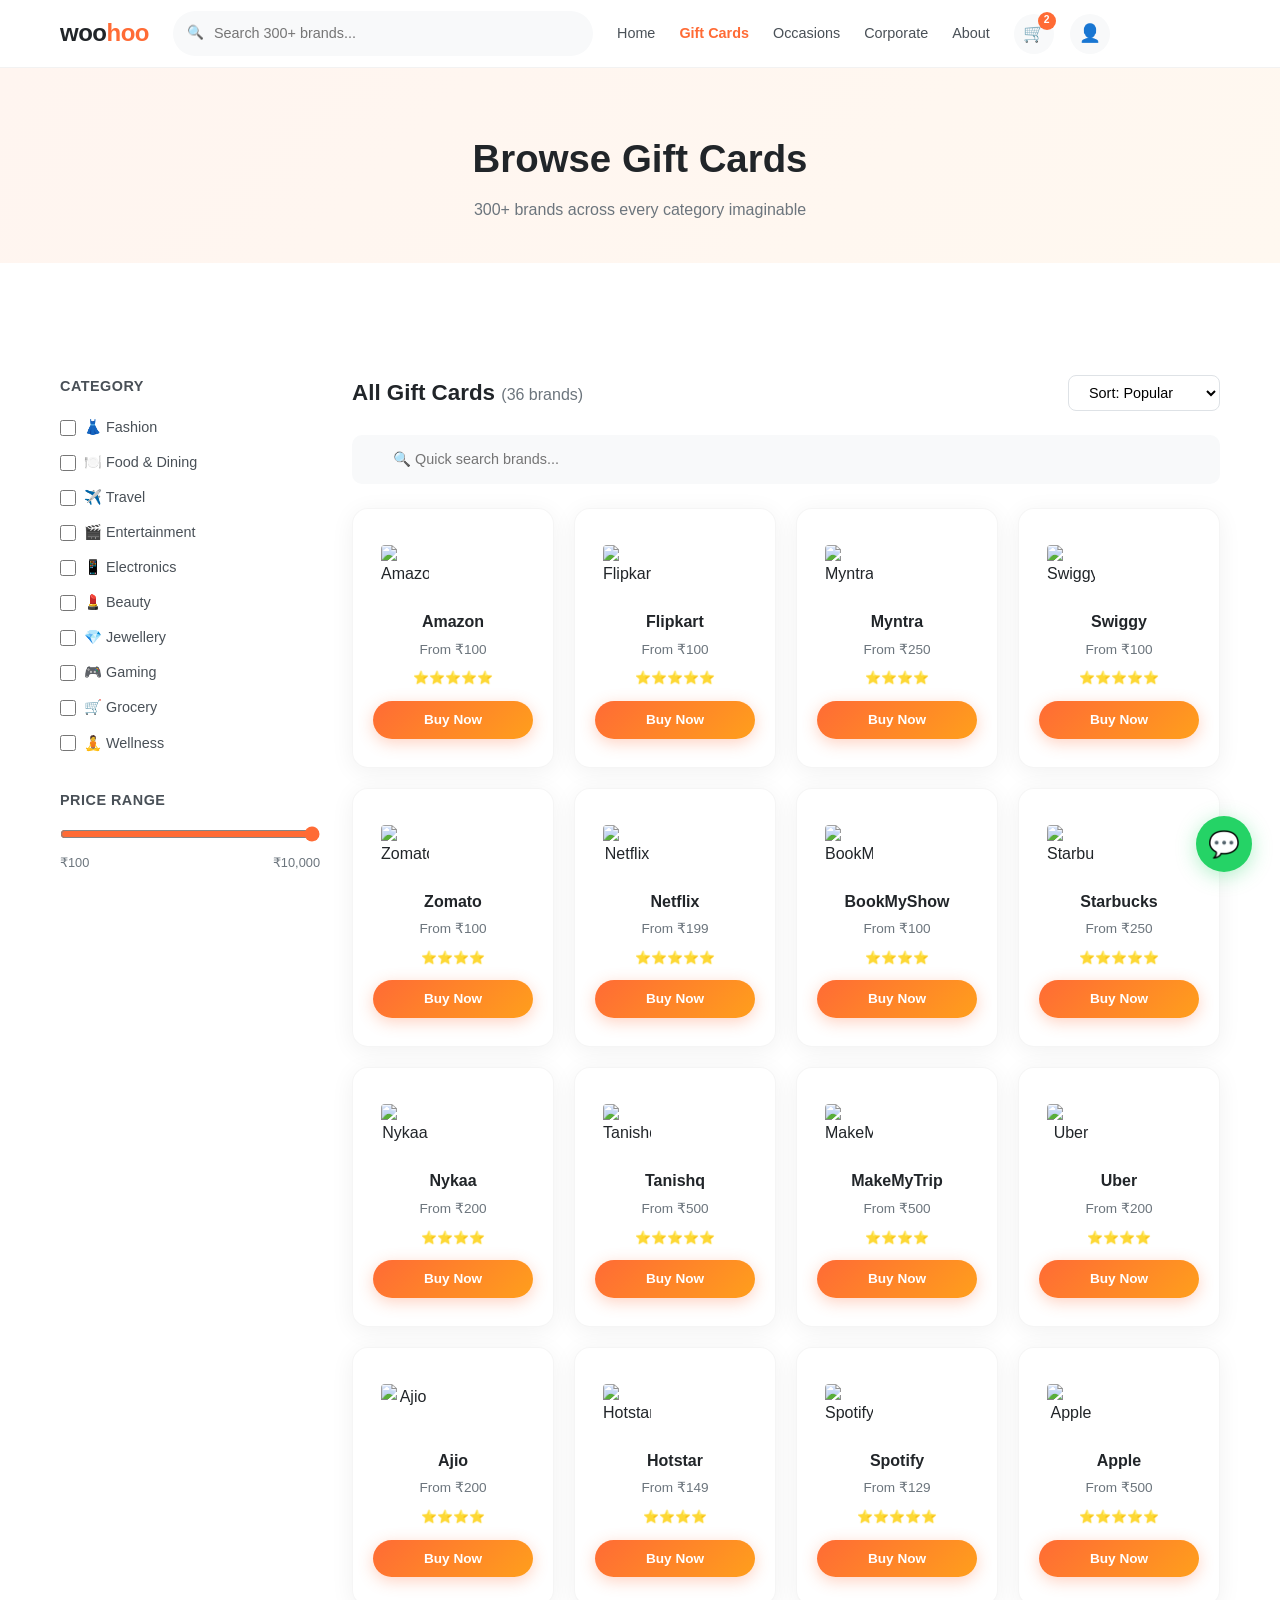
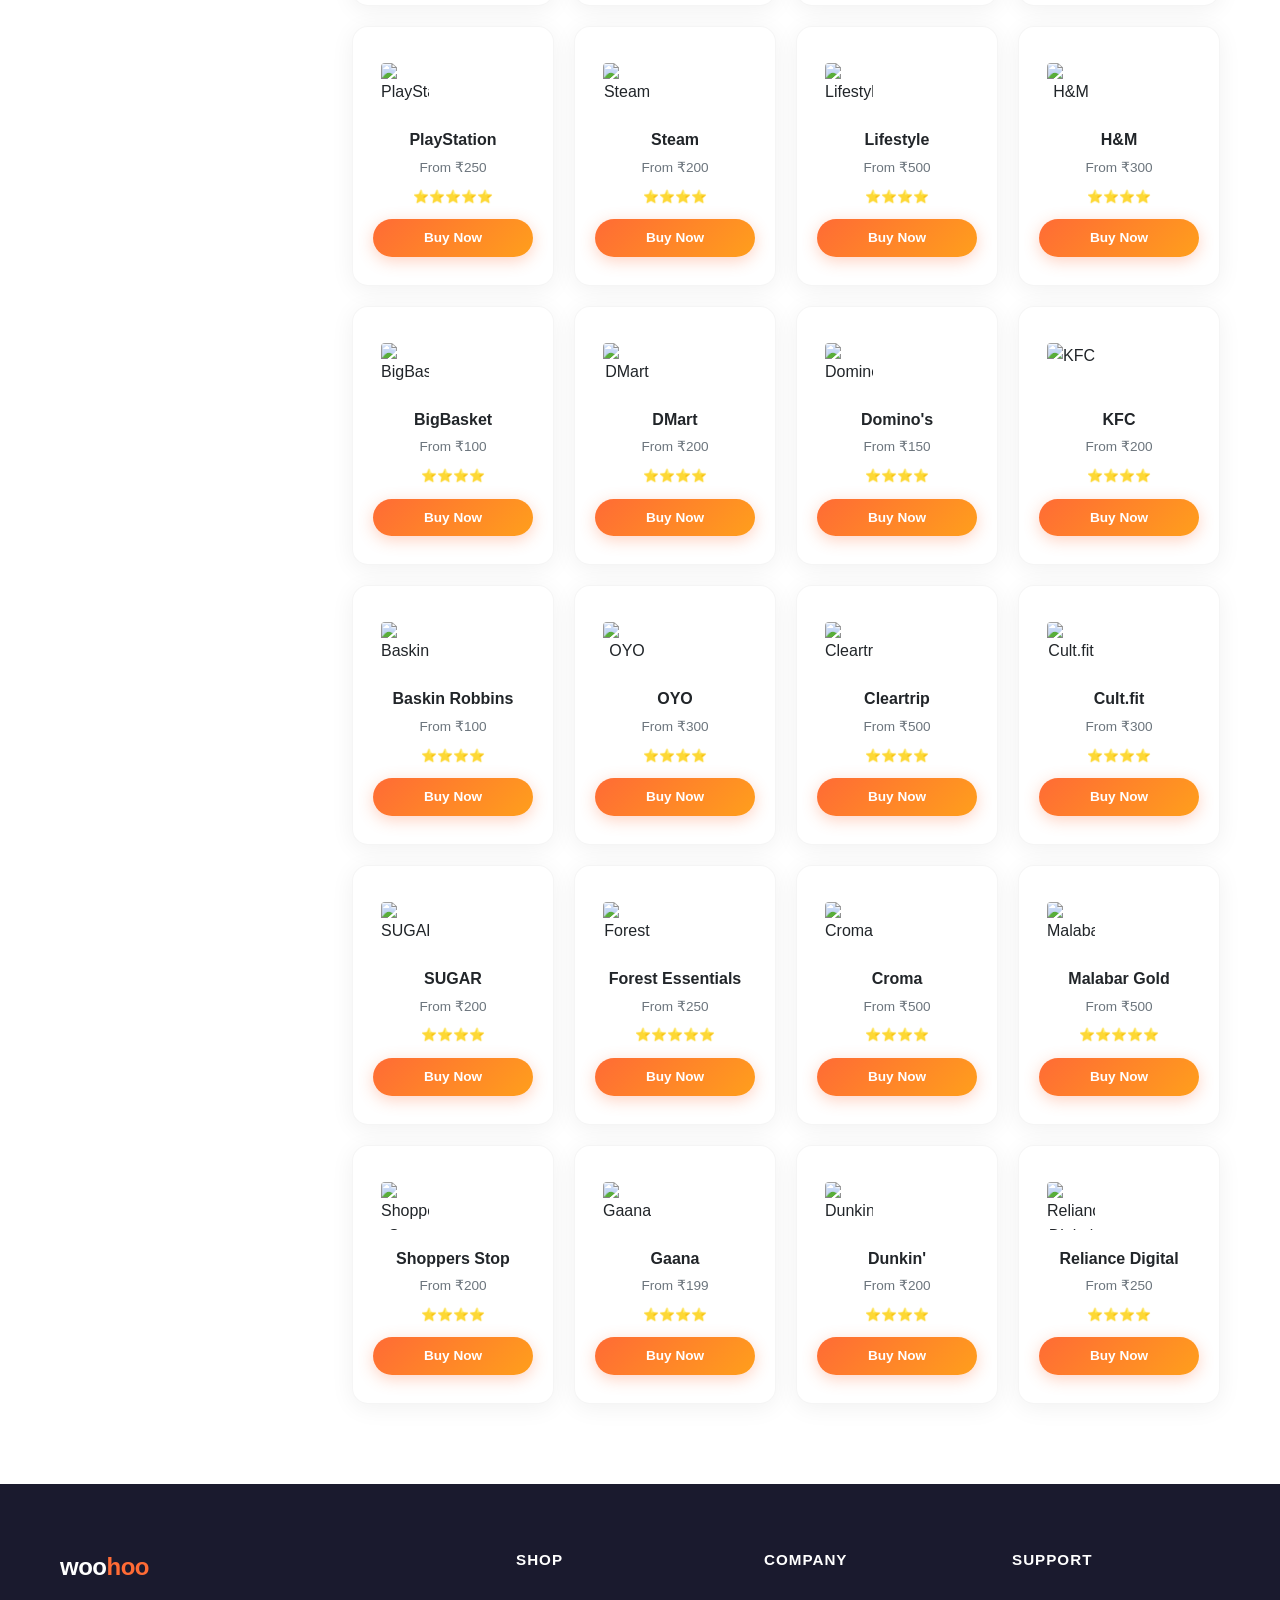
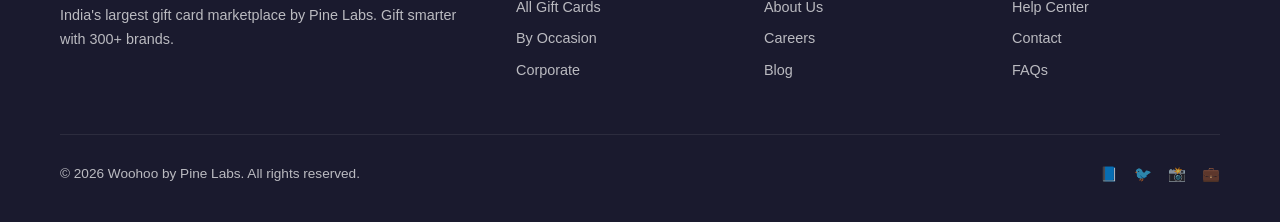
==== commit 73499ee0: "Replace emoji with official brand logos via Clearbit" ====
--- a/gift-cards.html
+++ b/gift-cards.html
@@ -87,112 +87,112 @@
       <div class="browse-grid">
         <!-- 36 brand cards -->
         <div class="card" data-category="electronics" data-price="100" data-index="0">
-          <span class="card-emoji">📦</span><div class="card-name">Amazon</div><div class="card-price">From ₹100</div><div class="card-stars">⭐⭐⭐⭐⭐</div><a href="#" class="btn btn-primary btn-sm">Buy Now</a>
+          <img class="card-logo" src="https://logo.clearbit.com/amazon.in" alt="Amazon"><div class="card-name">Amazon</div><div class="card-price">From ₹100</div><div class="card-stars">⭐⭐⭐⭐⭐</div><a href="#" class="btn btn-primary btn-sm">Buy Now</a>
         </div>
         <div class="card" data-category="electronics" data-price="100" data-index="1">
-          <span class="card-emoji">🛒</span><div class="card-name">Flipkart</div><div class="card-price">From ₹100</div><div class="card-stars">⭐⭐⭐⭐⭐</div><a href="#" class="btn btn-primary btn-sm">Buy Now</a>
+          <img class="card-logo" src="https://logo.clearbit.com/flipkart.com" alt="Flipkart"><div class="card-name">Flipkart</div><div class="card-price">From ₹100</div><div class="card-stars">⭐⭐⭐⭐⭐</div><a href="#" class="btn btn-primary btn-sm">Buy Now</a>
         </div>
         <div class="card" data-category="fashion" data-price="250" data-index="2">
-          <span class="card-emoji">👗</span><div class="card-name">Myntra</div><div class="card-price">From ₹250</div><div class="card-stars">⭐⭐⭐⭐</div><a href="#" class="btn btn-primary btn-sm">Buy Now</a>
+          <img class="card-logo" src="https://logo.clearbit.com/myntra.com" alt="Myntra"><div class="card-name">Myntra</div><div class="card-price">From ₹250</div><div class="card-stars">⭐⭐⭐⭐</div><a href="#" class="btn btn-primary btn-sm">Buy Now</a>
         </div>
         <div class="card" data-category="food" data-price="100" data-index="3">
-          <span class="card-emoji">🍕</span><div class="card-name">Swiggy</div><div class="card-price">From ₹100</div><div class="card-stars">⭐⭐⭐⭐⭐</div><a href="#" class="btn btn-primary btn-sm">Buy Now</a>
+          <img class="card-logo" src="https://logo.clearbit.com/swiggy.com" alt="Swiggy"><div class="card-name">Swiggy</div><div class="card-price">From ₹100</div><div class="card-stars">⭐⭐⭐⭐⭐</div><a href="#" class="btn btn-primary btn-sm">Buy Now</a>
         </div>
         <div class="card" data-category="food" data-price="100" data-index="4">
-          <span class="card-emoji">🍔</span><div class="card-name">Zomato</div><div class="card-price">From ₹100</div><div class="card-stars">⭐⭐⭐⭐</div><a href="#" class="btn btn-primary btn-sm">Buy Now</a>
+          <img class="card-logo" src="https://logo.clearbit.com/zomato.com" alt="Zomato"><div class="card-name">Zomato</div><div class="card-price">From ₹100</div><div class="card-stars">⭐⭐⭐⭐</div><a href="#" class="btn btn-primary btn-sm">Buy Now</a>
         </div>
         <div class="card" data-category="entertainment" data-price="199" data-index="5">
-          <span class="card-emoji">🎬</span><div class="card-name">Netflix</div><div class="card-price">From ₹199</div><div class="card-stars">⭐⭐⭐⭐⭐</div><a href="#" class="btn btn-primary btn-sm">Buy Now</a>
+          <img class="card-logo" src="https://logo.clearbit.com/netflix.com" alt="Netflix"><div class="card-name">Netflix</div><div class="card-price">From ₹199</div><div class="card-stars">⭐⭐⭐⭐⭐</div><a href="#" class="btn btn-primary btn-sm">Buy Now</a>
         </div>
         <div class="card" data-category="entertainment" data-price="100" data-index="6">
-          <span class="card-emoji">🎟️</span><div class="card-name">BookMyShow</div><div class="card-price">From ₹100</div><div class="card-stars">⭐⭐⭐⭐</div><a href="#" class="btn btn-primary btn-sm">Buy Now</a>
+          <img class="card-logo" src="https://logo.clearbit.com/bookmyshow.com" alt="BookMyShow"><div class="card-name">BookMyShow</div><div class="card-price">From ₹100</div><div class="card-stars">⭐⭐⭐⭐</div><a href="#" class="btn btn-primary btn-sm">Buy Now</a>
         </div>
         <div class="card" data-category="food" data-price="250" data-index="7">
-          <span class="card-emoji">☕</span><div class="card-name">Starbucks</div><div class="card-price">From ₹250</div><div class="card-stars">⭐⭐⭐⭐⭐</div><a href="#" class="btn btn-primary btn-sm">Buy Now</a>
+          <img class="card-logo" src="https://logo.clearbit.com/starbucks.com" alt="Starbucks"><div class="card-name">Starbucks</div><div class="card-price">From ₹250</div><div class="card-stars">⭐⭐⭐⭐⭐</div><a href="#" class="btn btn-primary btn-sm">Buy Now</a>
         </div>
         <div class="card" data-category="beauty" data-price="200" data-index="8">
-          <span class="card-emoji">💄</span><div class="card-name">Nykaa</div><div class="card-price">From ₹200</div><div class="card-stars">⭐⭐⭐⭐</div><a href="#" class="btn btn-primary btn-sm">Buy Now</a>
+          <img class="card-logo" src="https://logo.clearbit.com/nykaa.com" alt="Nykaa"><div class="card-name">Nykaa</div><div class="card-price">From ₹200</div><div class="card-stars">⭐⭐⭐⭐</div><a href="#" class="btn btn-primary btn-sm">Buy Now</a>
         </div>
         <div class="card" data-category="jewellery" data-price="500" data-index="9">
-          <span class="card-emoji">💎</span><div class="card-name">Tanishq</div><div class="card-price">From ₹500</div><div class="card-stars">⭐⭐⭐⭐⭐</div><a href="#" class="btn btn-primary btn-sm">Buy Now</a>
+          <img class="card-logo" src="https://logo.clearbit.com/tanishq.co.in" alt="Tanishq"><div class="card-name">Tanishq</div><div class="card-price">From ₹500</div><div class="card-stars">⭐⭐⭐⭐⭐</div><a href="#" class="btn btn-primary btn-sm">Buy Now</a>
         </div>
         <div class="card" data-category="travel" data-price="500" data-index="10">
-          <span class="card-emoji">✈️</span><div class="card-name">MakeMyTrip</div><div class="card-price">From ₹500</div><div class="card-stars">⭐⭐⭐⭐</div><a href="#" class="btn btn-primary btn-sm">Buy Now</a>
+          <img class="card-logo" src="https://logo.clearbit.com/makemytrip.com" alt="MakeMyTrip"><div class="card-name">MakeMyTrip</div><div class="card-price">From ₹500</div><div class="card-stars">⭐⭐⭐⭐</div><a href="#" class="btn btn-primary btn-sm">Buy Now</a>
         </div>
         <div class="card" data-category="travel" data-price="200" data-index="11">
-          <span class="card-emoji">🚗</span><div class="card-name">Uber</div><div class="card-price">From ₹200</div><div class="card-stars">⭐⭐⭐⭐</div><a href="#" class="btn btn-primary btn-sm">Buy Now</a>
+          <img class="card-logo" src="https://logo.clearbit.com/uber.com" alt="Uber"><div class="card-name">Uber</div><div class="card-price">From ₹200</div><div class="card-stars">⭐⭐⭐⭐</div><a href="#" class="btn btn-primary btn-sm">Buy Now</a>
         </div>
         <div class="card" data-category="fashion" data-price="200" data-index="12">
-          <span class="card-emoji">👟</span><div class="card-name">Ajio</div><div class="card-price">From ₹200</div><div class="card-stars">⭐⭐⭐⭐</div><a href="#" class="btn btn-primary btn-sm">Buy Now</a>
+          <img class="card-logo" src="https://logo.clearbit.com/ajio.com" alt="Ajio"><div class="card-name">Ajio</div><div class="card-price">From ₹200</div><div class="card-stars">⭐⭐⭐⭐</div><a href="#" class="btn btn-primary btn-sm">Buy Now</a>
         </div>
         <div class="card" data-category="entertainment" data-price="149" data-index="13">
-          <span class="card-emoji">📺</span><div class="card-name">Hotstar</div><div class="card-price">From ₹149</div><div class="card-stars">⭐⭐⭐⭐</div><a href="#" class="btn btn-primary btn-sm">Buy Now</a>
+          <img class="card-logo" src="https://logo.clearbit.com/hotstar.com" alt="Hotstar"><div class="card-name">Hotstar</div><div class="card-price">From ₹149</div><div class="card-stars">⭐⭐⭐⭐</div><a href="#" class="btn btn-primary btn-sm">Buy Now</a>
         </div>
         <div class="card" data-category="entertainment" data-price="129" data-index="14">
-          <span class="card-emoji">🎵</span><div class="card-name">Spotify</div><div class="card-price">From ₹129</div><div class="card-stars">⭐⭐⭐⭐⭐</div><a href="#" class="btn btn-primary btn-sm">Buy Now</a>
+          <img class="card-logo" src="https://logo.clearbit.com/spotify.com" alt="Spotify"><div class="card-name">Spotify</div><div class="card-price">From ₹129</div><div class="card-stars">⭐⭐⭐⭐⭐</div><a href="#" class="btn btn-primary btn-sm">Buy Now</a>
         </div>
         <div class="card" data-category="electronics" data-price="500" data-index="15">
-          <span class="card-emoji">🍎</span><div class="card-name">Apple</div><div class="card-price">From ₹500</div><div class="card-stars">⭐⭐⭐⭐⭐</div><a href="#" class="btn btn-primary btn-sm">Buy Now</a>
+          <img class="card-logo" src="https://logo.clearbit.com/apple.com" alt="Apple"><div class="card-name">Apple</div><div class="card-price">From ₹500</div><div class="card-stars">⭐⭐⭐⭐⭐</div><a href="#" class="btn btn-primary btn-sm">Buy Now</a>
         </div>
         <div class="card" data-category="gaming" data-price="250" data-index="16">
-          <span class="card-emoji">🎮</span><div class="card-name">PlayStation</div><div class="card-price">From ₹250</div><div class="card-stars">⭐⭐⭐⭐⭐</div><a href="#" class="btn btn-primary btn-sm">Buy Now</a>
+          <img class="card-logo" src="https://logo.clearbit.com/playstation.com" alt="PlayStation"><div class="card-name">PlayStation</div><div class="card-price">From ₹250</div><div class="card-stars">⭐⭐⭐⭐⭐</div><a href="#" class="btn btn-primary btn-sm">Buy Now</a>
         </div>
         <div class="card" data-category="gaming" data-price="200" data-index="17">
-          <span class="card-emoji">🕹️</span><div class="card-name">Steam</div><div class="card-price">From ₹200</div><div class="card-stars">⭐⭐⭐⭐</div><a href="#" class="btn btn-primary btn-sm">Buy Now</a>
+          <img class="card-logo" src="https://logo.clearbit.com/store.steampowered.com" alt="Steam"><div class="card-name">Steam</div><div class="card-price">From ₹200</div><div class="card-stars">⭐⭐⭐⭐</div><a href="#" class="btn btn-primary btn-sm">Buy Now</a>
         </div>
         <div class="card" data-category="fashion" data-price="500" data-index="18">
-          <span class="card-emoji">👔</span><div class="card-name">Lifestyle</div><div class="card-price">From ₹500</div><div class="card-stars">⭐⭐⭐⭐</div><a href="#" class="btn btn-primary btn-sm">Buy Now</a>
+          <img class="card-logo" src="https://logo.clearbit.com/lifestylestores.com" alt="Lifestyle"><div class="card-name">Lifestyle</div><div class="card-price">From ₹500</div><div class="card-stars">⭐⭐⭐⭐</div><a href="#" class="btn btn-primary btn-sm">Buy Now</a>
         </div>
         <div class="card" data-category="fashion" data-price="300" data-index="19">
-          <span class="card-emoji">🧥</span><div class="card-name">H&M</div><div class="card-price">From ₹300</div><div class="card-stars">⭐⭐⭐⭐</div><a href="#" class="btn btn-primary btn-sm">Buy Now</a>
+          <img class="card-logo" src="https://logo.clearbit.com/hm.com" alt="H&M"><div class="card-name">H&M</div><div class="card-price">From ₹300</div><div class="card-stars">⭐⭐⭐⭐</div><a href="#" class="btn btn-primary btn-sm">Buy Now</a>
         </div>
         <div class="card" data-category="grocery" data-price="100" data-index="20">
-          <span class="card-emoji">🥬</span><div class="card-name">BigBasket</div><div class="card-price">From ₹100</div><div class="card-stars">⭐⭐⭐⭐</div><a href="#" class="btn btn-primary btn-sm">Buy Now</a>
+          <img class="card-logo" src="https://logo.clearbit.com/bigbasket.com" alt="BigBasket"><div class="card-name">BigBasket</div><div class="card-price">From ₹100</div><div class="card-stars">⭐⭐⭐⭐</div><a href="#" class="btn btn-primary btn-sm">Buy Now</a>
         </div>
         <div class="card" data-category="grocery" data-price="200" data-index="21">
-          <span class="card-emoji">🧴</span><div class="card-name">DMart</div><div class="card-price">From ₹200</div><div class="card-stars">⭐⭐⭐⭐</div><a href="#" class="btn btn-primary btn-sm">Buy Now</a>
+          <img class="card-logo" src="https://logo.clearbit.com/dmart.in" alt="DMart"><div class="card-name">DMart</div><div class="card-price">From ₹200</div><div class="card-stars">⭐⭐⭐⭐</div><a href="#" class="btn btn-primary btn-sm">Buy Now</a>
         </div>
         <div class="card" data-category="food" data-price="150" data-index="22">
-          <span class="card-emoji">🍩</span><div class="card-name">Domino's</div><div class="card-price">From ₹150</div><div class="card-stars">⭐⭐⭐⭐</div><a href="#" class="btn btn-primary btn-sm">Buy Now</a>
+          <img class="card-logo" src="https://logo.clearbit.com/dominos.co.in" alt="Dominos"><div class="card-name">Domino's</div><div class="card-price">From ₹150</div><div class="card-stars">⭐⭐⭐⭐</div><a href="#" class="btn btn-primary btn-sm">Buy Now</a>
         </div>
         <div class="card" data-category="food" data-price="200" data-index="23">
-          <span class="card-emoji">🍗</span><div class="card-name">KFC</div><div class="card-price">From ₹200</div><div class="card-stars">⭐⭐⭐⭐</div><a href="#" class="btn btn-primary btn-sm">Buy Now</a>
+          <img class="card-logo" src="https://logo.clearbit.com/kfc.co.in" alt="KFC"><div class="card-name">KFC</div><div class="card-price">From ₹200</div><div class="card-stars">⭐⭐⭐⭐</div><a href="#" class="btn btn-primary btn-sm">Buy Now</a>
         </div>
         <div class="card" data-category="food" data-price="100" data-index="24">
-          <span class="card-emoji">🍦</span><div class="card-name">Baskin Robbins</div><div class="card-price">From ₹100</div><div class="card-stars">⭐⭐⭐⭐</div><a href="#" class="btn btn-primary btn-sm">Buy Now</a>
+          <img class="card-logo" src="https://logo.clearbit.com/baskinrobbinsindia.com" alt="Baskin Robbins"><div class="card-name">Baskin Robbins</div><div class="card-price">From ₹100</div><div class="card-stars">⭐⭐⭐⭐</div><a href="#" class="btn btn-primary btn-sm">Buy Now</a>
         </div>
         <div class="card" data-category="travel" data-price="300" data-index="25">
-          <span class="card-emoji">🏨</span><div class="card-name">OYO</div><div class="card-price">From ₹300</div><div class="card-stars">⭐⭐⭐⭐</div><a href="#" class="btn btn-primary btn-sm">Buy Now</a>
+          <img class="card-logo" src="https://logo.clearbit.com/oyorooms.com" alt="OYO"><div class="card-name">OYO</div><div class="card-price">From ₹300</div><div class="card-stars">⭐⭐⭐⭐</div><a href="#" class="btn btn-primary btn-sm">Buy Now</a>
         </div>
         <div class="card" data-category="travel" data-price="500" data-index="26">
-          <span class="card-emoji">🛫</span><div class="card-name">Cleartrip</div><div class="card-price">From ₹500</div><div class="card-stars">⭐⭐⭐⭐</div><a href="#" class="btn btn-primary btn-sm">Buy Now</a>
+          <img class="card-logo" src="https://logo.clearbit.com/cleartrip.com" alt="Cleartrip"><div class="card-name">Cleartrip</div><div class="card-price">From ₹500</div><div class="card-stars">⭐⭐⭐⭐</div><a href="#" class="btn btn-primary btn-sm">Buy Now</a>
         </div>
         <div class="card" data-category="wellness" data-price="300" data-index="27">
-          <span class="card-emoji">🧘</span><div class="card-name">Cult.fit</div><div class="card-price">From ₹300</div><div class="card-stars">⭐⭐⭐⭐</div><a href="#" class="btn btn-primary btn-sm">Buy Now</a>
+          <img class="card-logo" src="https://logo.clearbit.com/cult.fit" alt="Cult.fit"><div class="card-name">Cult.fit</div><div class="card-price">From ₹300</div><div class="card-stars">⭐⭐⭐⭐</div><a href="#" class="btn btn-primary btn-sm">Buy Now</a>
         </div>
         <div class="card" data-category="beauty" data-price="200" data-index="28">
-          <span class="card-emoji">💅</span><div class="card-name">SUGAR</div><div class="card-price">From ₹200</div><div class="card-stars">⭐⭐⭐⭐</div><a href="#" class="btn btn-primary btn-sm">Buy Now</a>
+          <img class="card-logo" src="https://logo.clearbit.com/sugarcosmetics.com" alt="SUGAR"><div class="card-name">SUGAR</div><div class="card-price">From ₹200</div><div class="card-stars">⭐⭐⭐⭐</div><a href="#" class="btn btn-primary btn-sm">Buy Now</a>
         </div>
         <div class="card" data-category="beauty" data-price="250" data-index="29">
-          <span class="card-emoji">🌸</span><div class="card-name">Forest Essentials</div><div class="card-price">From ₹250</div><div class="card-stars">⭐⭐⭐⭐⭐</div><a href="#" class="btn btn-primary btn-sm">Buy Now</a>
+          <img class="card-logo" src="https://logo.clearbit.com/forestessentialsindia.com" alt="Forest Essentials"><div class="card-name">Forest Essentials</div><div class="card-price">From ₹250</div><div class="card-stars">⭐⭐⭐⭐⭐</div><a href="#" class="btn btn-primary btn-sm">Buy Now</a>
         </div>
         <div class="card" data-category="electronics" data-price="500" data-index="30">
-          <span class="card-emoji">💻</span><div class="card-name">Croma</div><div class="card-price">From ₹500</div><div class="card-stars">⭐⭐⭐⭐</div><a href="#" class="btn btn-primary btn-sm">Buy Now</a>
+          <img class="card-logo" src="https://logo.clearbit.com/croma.com" alt="Croma"><div class="card-name">Croma</div><div class="card-price">From ₹500</div><div class="card-stars">⭐⭐⭐⭐</div><a href="#" class="btn btn-primary btn-sm">Buy Now</a>
         </div>
         <div class="card" data-category="jewellery" data-price="500" data-index="31">
-          <span class="card-emoji">✨</span><div class="card-name">Malabar Gold</div><div class="card-price">From ₹500</div><div class="card-stars">⭐⭐⭐⭐⭐</div><a href="#" class="btn btn-primary btn-sm">Buy Now</a>
+          <img class="card-logo" src="https://logo.clearbit.com/malabargoldanddiamonds.com" alt="Malabar Gold"><div class="card-name">Malabar Gold</div><div class="card-price">From ₹500</div><div class="card-stars">⭐⭐⭐⭐⭐</div><a href="#" class="btn btn-primary btn-sm">Buy Now</a>
         </div>
         <div class="card" data-category="fashion" data-price="200" data-index="32">
-          <span class="card-emoji">👜</span><div class="card-name">Shoppers Stop</div><div class="card-price">From ₹200</div><div class="card-stars">⭐⭐⭐⭐</div><a href="#" class="btn btn-primary btn-sm">Buy Now</a>
+          <img class="card-logo" src="https://logo.clearbit.com/shoppersstop.com" alt="Shoppers Stop"><div class="card-name">Shoppers Stop</div><div class="card-price">From ₹200</div><div class="card-stars">⭐⭐⭐⭐</div><a href="#" class="btn btn-primary btn-sm">Buy Now</a>
         </div>
         <div class="card" data-category="entertainment" data-price="199" data-index="33">
-          <span class="card-emoji">🎧</span><div class="card-name">Gaana</div><div class="card-price">From ₹199</div><div class="card-stars">⭐⭐⭐⭐</div><a href="#" class="btn btn-primary btn-sm">Buy Now</a>
+          <img class="card-logo" src="https://logo.clearbit.com/gaana.com" alt="Gaana"><div class="card-name">Gaana</div><div class="card-price">From ₹199</div><div class="card-stars">⭐⭐⭐⭐</div><a href="#" class="btn btn-primary btn-sm">Buy Now</a>
         </div>
         <div class="card" data-category="food" data-price="200" data-index="34">
-          <span class="card-emoji">🧁</span><div class="card-name">Dunkin'</div><div class="card-price">From ₹200</div><div class="card-stars">⭐⭐⭐⭐</div><a href="#" class="btn btn-primary btn-sm">Buy Now</a>
+          <img class="card-logo" src="https://logo.clearbit.com/dunkindonuts.co.in" alt="Dunkin"><div class="card-name">Dunkin'</div><div class="card-price">From ₹200</div><div class="card-stars">⭐⭐⭐⭐</div><a href="#" class="btn btn-primary btn-sm">Buy Now</a>
         </div>
         <div class="card" data-category="electronics" data-price="250" data-index="35">
-          <span class="card-emoji">📱</span><div class="card-name">Reliance Digital</div><div class="card-price">From ₹250</div><div class="card-stars">⭐⭐⭐⭐</div><a href="#" class="btn btn-primary btn-sm">Buy Now</a>
+          <img class="card-logo" src="https://logo.clearbit.com/reliancedigital.in" alt="Reliance Digital"><div class="card-name">Reliance Digital</div><div class="card-price">From ₹250</div><div class="card-stars">⭐⭐⭐⭐</div><a href="#" class="btn btn-primary btn-sm">Buy Now</a>
         </div>
       </div>
     </div>
--- a/style.css
+++ b/style.css
@@ -823,3 +823,22 @@
   .nav-search { display: none; }
   .nav-icons { gap: 10px; }
 }
+
+/* ═══ BRAND LOGOS ═══ */
+.card-logo {
+  width: 64px;
+  height: 64px;
+  object-fit: contain;
+  border-radius: 12px;
+  margin-bottom: 0.5rem;
+  background: #fff;
+  padding: 8px;
+}
+.card-logo-sm {
+  width: 40px;
+  height: 40px;
+  object-fit: contain;
+  border-radius: 8px;
+  background: #fff;
+  padding: 4px;
+}
